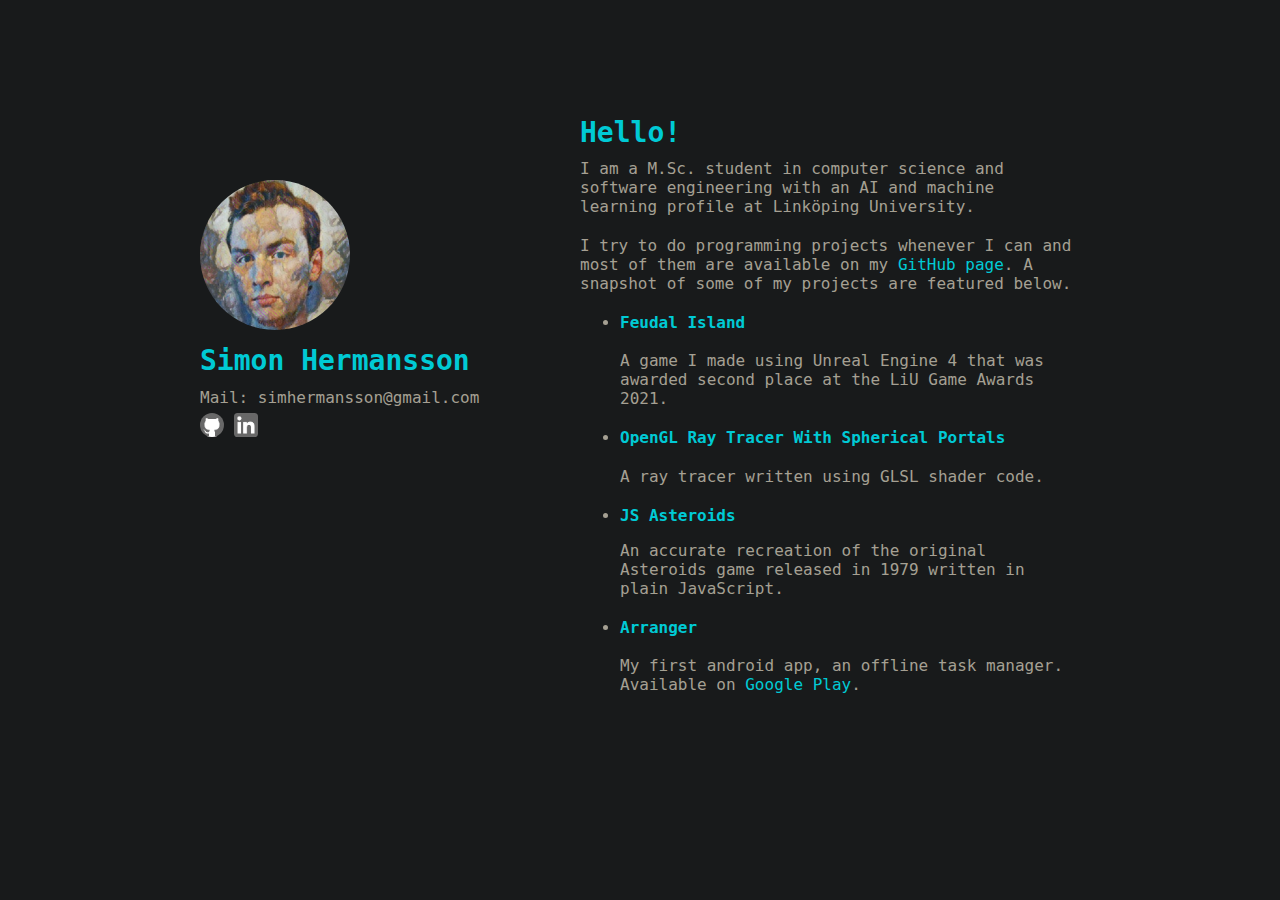
==== index.html @ b3f5ccd6 "Updated text, changed colors and a margin." ====
<!doctype html>
<html lang="en-us">

<head>
    <meta charset="utf-8">
    <link rel="stylesheet" type="text/css" href="style.css">
    <meta name="viewport" content="width-device-width, initial-scale=1, user-scalable=no">

    <meta property="og:title" content="Simon Hermansson"/>
    <meta property="og:image" content="images/website_preview.png"/>
    <meta property="og:url" content="https://simonhermansson.com"/>
    <meta property="og:image:width" content="699" />
    <meta property="og:image:height" content="481" />
    <meta property="og:type" content="website"/>

    <title>S. Hermansson</title>
</head>

<body>
    <div class="wrapper">
        <header>
            <img class="profile" src="images/profil.jpg" width="150" height="150"/>
            <h1>Simon Hermansson</h1>
            Mail:&nbsp;simhermansson@gmail.com<br>
            <a href="https://github.com/simhermansson" target="_blank">
                <img class="github" src="images/github-32px-inverted.png"/>
            </a>
            <a href="https://linkedin.com/in/simonhermansson" target="_blank">
                <img class="linkedin" src="images/linkedin_inverted.png"/>
            </a>
        </header>

        <section>
            <h2>Hello!</h2>
            <p>I am a M.Sc. student in computer science and software
                engineering with an AI and machine learning profile at Linköping University.</p>

            <p>I try to do programming projects whenever I can and most
                of them are available on my <a href="https://github.com/simhermansson" target="_blank">GitHub page</a>.
                A snapshot of some of my projects are featured below.</p>

            <ul>
                <li>
                    <a href="https://youtu.be/6FtfKS-KZbE" target="_blank">
                        <p><b>Feudal Island</b></p>
                    </a>
                    <p>A game I made using Unreal Engine 4 that was awarded second place
		    	at the LiU Game Awards 2021.</p>
                </li>

                <li>
                    <a href="https://youtu.be/1MTVZe58-TM" target="_blank">
                        <p><b>OpenGL Ray Tracer With Spherical Portals</b></p>
                    </a>
                    <p>A ray tracer written using GLSL shader code.</p>
                </li>

                <li>
                    <a href="asteroids.html" target="_blank">
                        <h3><b>JS Asteroids</b></h3>
                    </a>
                    <p>An accurate recreation of the original Asteroids game released in 1979
                        written in plain JavaScript.</p>
                </li>
				
		<li>
                    <a href="https://github.com/simhermansson/Arranger" target="_blank">
                        <p><b>Arranger</b></p>
                    </a>
                    <p>My first android app, an offline task manager. Available on
                        <a href="https://play.google.com/store/apps/details?id=com.arrangerapp.arranger" target="_blank">Google Play</a>.
                    </p>
                </li>
            </ul>
        </section>
    </div>
</body>

</html>
---- style.css ----
body {
    padding:50px;
    font-family: Bitstream Vera Sans Mono, monospace, sans-serif;
    color:#A5A093;
    font-weight:300;
    background: #181A1B;
}

h1, h2, a, a:link, a:visited {
    font-family: Bitstream Vera Sans Mono, monospace, sans-serif;
    color:#00cad5;
    margin:10px 0 10px;
    line-height:1.1;
}

h1, h2 {
    font-size:1.75em;
}

p, ul {
    margin:0 0 20px;
}

p, h3 {
    font-size:1em;
    font-weight:normal;
}

a {
    text-decoration:none;
}

img {
    max-width:100%;
}

.profile, .github {
    border-radius:50%;
}

.github, .linkedin {
    height:24px;
    width:24px;
    box-sizing:border-box;
    margin-top:4px;
    background:#686868;
    transition: background 0.3s;
}

.linkedin {
    border-radius:15%;
}

.github:hover, .linkedin:hover {
    background:#00cad5;
}

header {
    width:280px;
    float:left;
    position:absolute;
    top:20%;
	line-height:22px;
}

section {
    width:500px;
    float:right;
    padding-top:50px;
    padding-bottom:50px;
}

.wrapper {
    width:880px;
    margin:0 auto;
	overflow:auto;
}

@media print, screen and (max-width:960px) {
    div.wrapper {
        width:auto;
        margin:0;
    }

    header, section {
        float:none;
        position:static;
        width:auto;
    }

    header {
        padding-right:320px;
    }

    section {
        border-width:1px 0;
        padding:20px 0;
        margin:0 0 20px;
    }
}

@media print, screen and (max-width:720px) {
    body {
        word-wrap:break-word;
    }

    header {
        padding:0;
    }
}

@media print, screen and (max-width:480px) {
    body {
        padding:15px;
    }
}

@media print {
    body {
        padding:0.4in;
        font-size:1em;
        color:#444;
    }
}
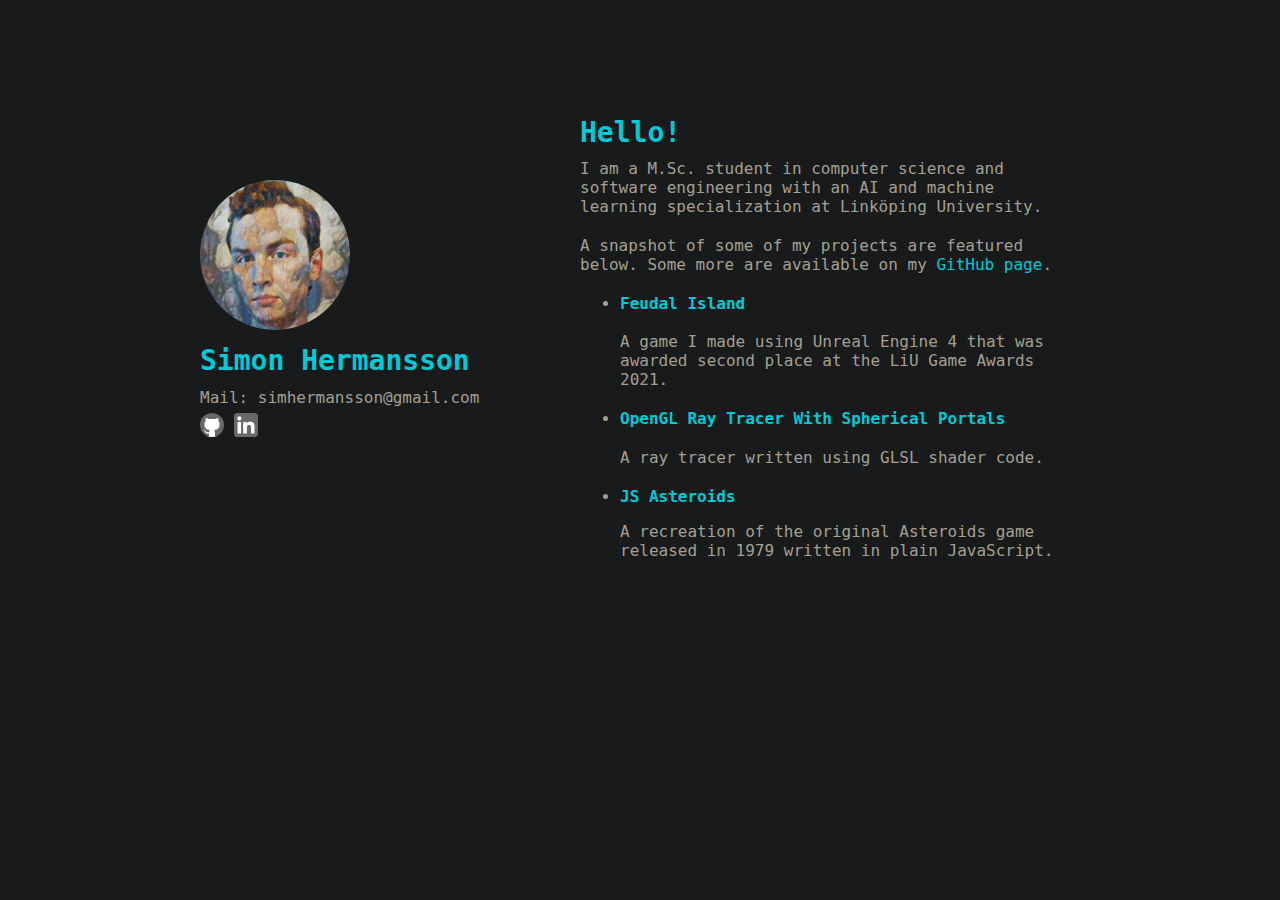
==== commit 228aa60a: "Updated website" ====
--- a/index.html
+++ b/index.html
@@ -9,8 +9,8 @@
     <meta property="og:title" content="Simon Hermansson"/>
     <meta property="og:image" content="images/website_preview.png"/>
     <meta property="og:url" content="https://simonhermansson.com"/>
-    <meta property="og:image:width" content="699" />
-    <meta property="og:image:height" content="481" />
+    <meta property="og:image:width" content="974" />
+    <meta property="og:image:height" content="600" />
     <meta property="og:type" content="website"/>
 
     <title>S. Hermansson</title>
@@ -33,11 +33,9 @@
         <section>
             <h2>Hello!</h2>
             <p>I am a M.Sc. student in computer science and software
-                engineering with an AI and machine learning profile at Linköping University.</p>
+                engineering with an AI and machine learning specialization at Linköping University.</p>
 
-            <p>I try to do programming projects whenever I can and most
-                of them are available on my <a href="https://github.com/simhermansson" target="_blank">GitHub page</a>.
-                A snapshot of some of my projects are featured below.</p>
+            <p>A snapshot of some of my projects are featured below. Some more are available on my <a href="https://github.com/simhermansson" target="_blank">GitHub page</a>.</p>
 
             <ul>
                 <li>
@@ -59,17 +57,8 @@
                     <a href="asteroids.html" target="_blank">
                         <h3><b>JS Asteroids</b></h3>
                     </a>
-                    <p>An accurate recreation of the original Asteroids game released in 1979
+                    <p>A recreation of the original Asteroids game released in 1979
                         written in plain JavaScript.</p>
-                </li>
-				
-		<li>
-                    <a href="https://github.com/simhermansson/Arranger" target="_blank">
-                        <p><b>Arranger</b></p>
-                    </a>
-                    <p>My first android app, an offline task manager. Available on
-                        <a href="https://play.google.com/store/apps/details?id=com.arrangerapp.arranger" target="_blank">Google Play</a>.
-                    </p>
                 </li>
             </ul>
         </section>
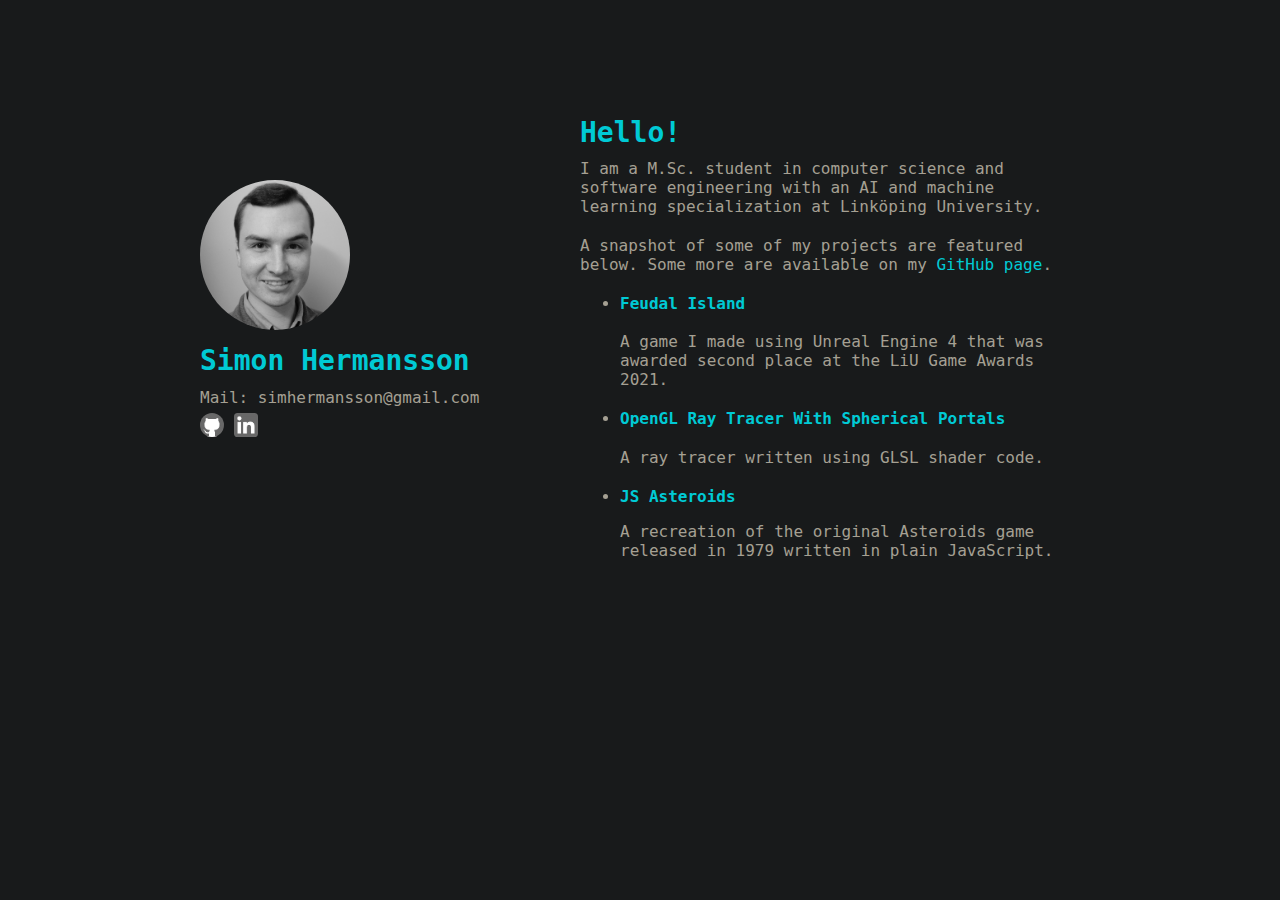
==== commit 03acfa63: "Changed profile picture." ====
--- a/index.html
+++ b/index.html
@@ -19,7 +19,7 @@
 <body>
     <div class="wrapper">
         <header>
-            <img class="profile" src="images/profil.jpg" width="150" height="150"/>
+            <img class="profile" src="images/profil_linkedin_sepia.jpg" width="150" height="150"/>
             <h1>Simon Hermansson</h1>
             Mail:&nbsp;simhermansson@gmail.com<br>
             <a href="https://github.com/simhermansson" target="_blank">
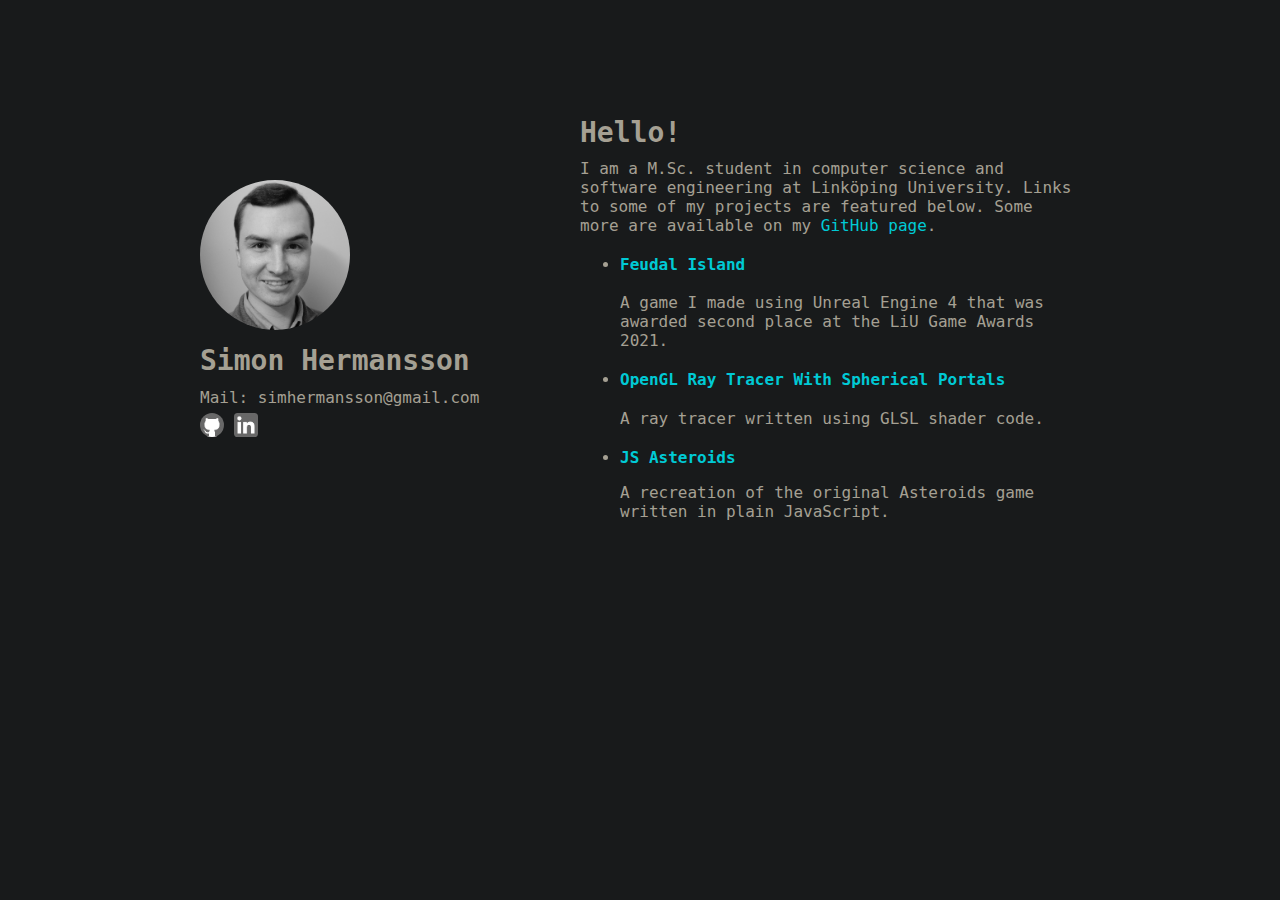
==== commit 3d66e9d6: "Updated text." ====
--- a/index.html
+++ b/index.html
@@ -32,10 +32,8 @@
 
         <section>
             <h2>Hello!</h2>
-            <p>I am a M.Sc. student in computer science and software
-                engineering with an AI and machine learning specialization at Linköping University.</p>
-
-            <p>A snapshot of some of my projects are featured below. Some more are available on my <a href="https://github.com/simhermansson" target="_blank">GitHub page</a>.</p>
+            <p>I am a M.Sc. student in computer science and software engineering at Linköping University.
+	    Links to some of my projects are featured below. Some more are available on my <a href="https://github.com/simhermansson" target="_blank">GitHub page</a>.</p>
 
             <ul>
                 <li>
@@ -57,8 +55,7 @@
                     <a href="asteroids.html" target="_blank">
                         <h3><b>JS Asteroids</b></h3>
                     </a>
-                    <p>A recreation of the original Asteroids game released in 1979
-                        written in plain JavaScript.</p>
+                    <p>A recreation of the original Asteroids game written in plain JavaScript.</p>
                 </li>
             </ul>
         </section>
--- a/style.css
+++ b/style.css
@@ -6,7 +6,13 @@
     background: #181A1B;
 }
 
-h1, h2, a, a:link, a:visited {
+h1, h2{
+    font-family: Bitstream Vera Sans Mono, monospace, sans-serif;
+    margin:10px 0 10px;
+    line-height:1.1;
+}
+
+a, a:link, a:visited {
     font-family: Bitstream Vera Sans Mono, monospace, sans-serif;
     color:#00cad5;
     margin:10px 0 10px;
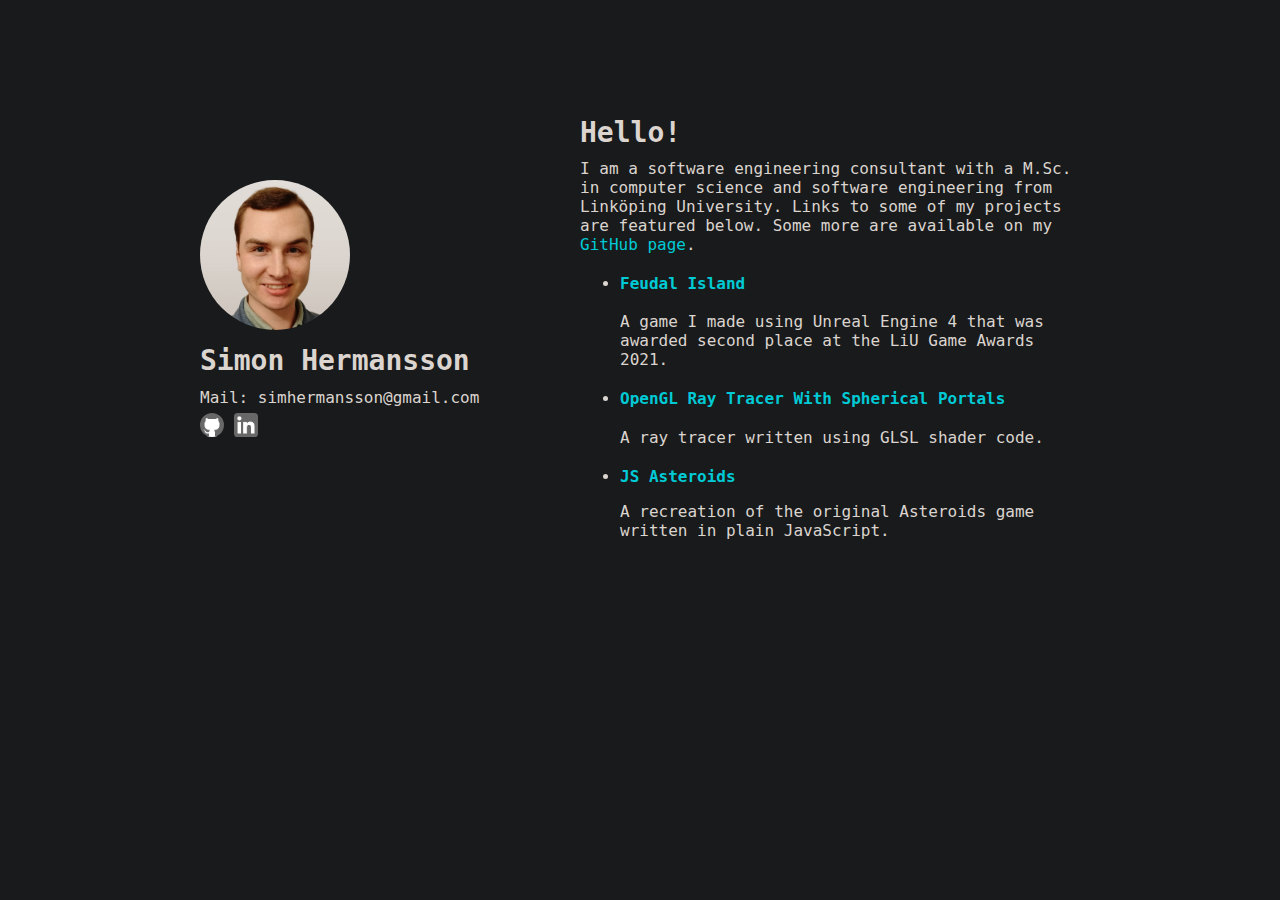
==== commit 780c2de3: "Update image and text" ====
--- a/index.html
+++ b/index.html
@@ -19,7 +19,7 @@
 <body>
     <div class="wrapper">
         <header>
-            <img class="profile" src="images/profil_linkedin_sepia.jpg" width="150" height="150"/>
+            <img class="profile" src="images/profil.png" width="150" height="150"/>
             <h1>Simon Hermansson</h1>
             Mail:&nbsp;simhermansson@gmail.com<br>
             <a href="https://github.com/simhermansson" target="_blank">
@@ -32,7 +32,7 @@
 
         <section>
             <h2>Hello!</h2>
-            <p>I am a M.Sc. student in computer science and software engineering at Linköping University.
+            <p>I am a software engineering consultant with a M.Sc. in computer science and software engineering from Linköping University.
 	    Links to some of my projects are featured below. Some more are available on my <a href="https://github.com/simhermansson" target="_blank">GitHub page</a>.</p>
 
             <ul>
--- a/style.css
+++ b/style.css
@@ -1,7 +1,7 @@
 body {
     padding:50px;
     font-family: Bitstream Vera Sans Mono, monospace, sans-serif;
-    color:#A5A093;
+    color:#DBD4CF;
     font-weight:300;
     background: #181A1B;
 }
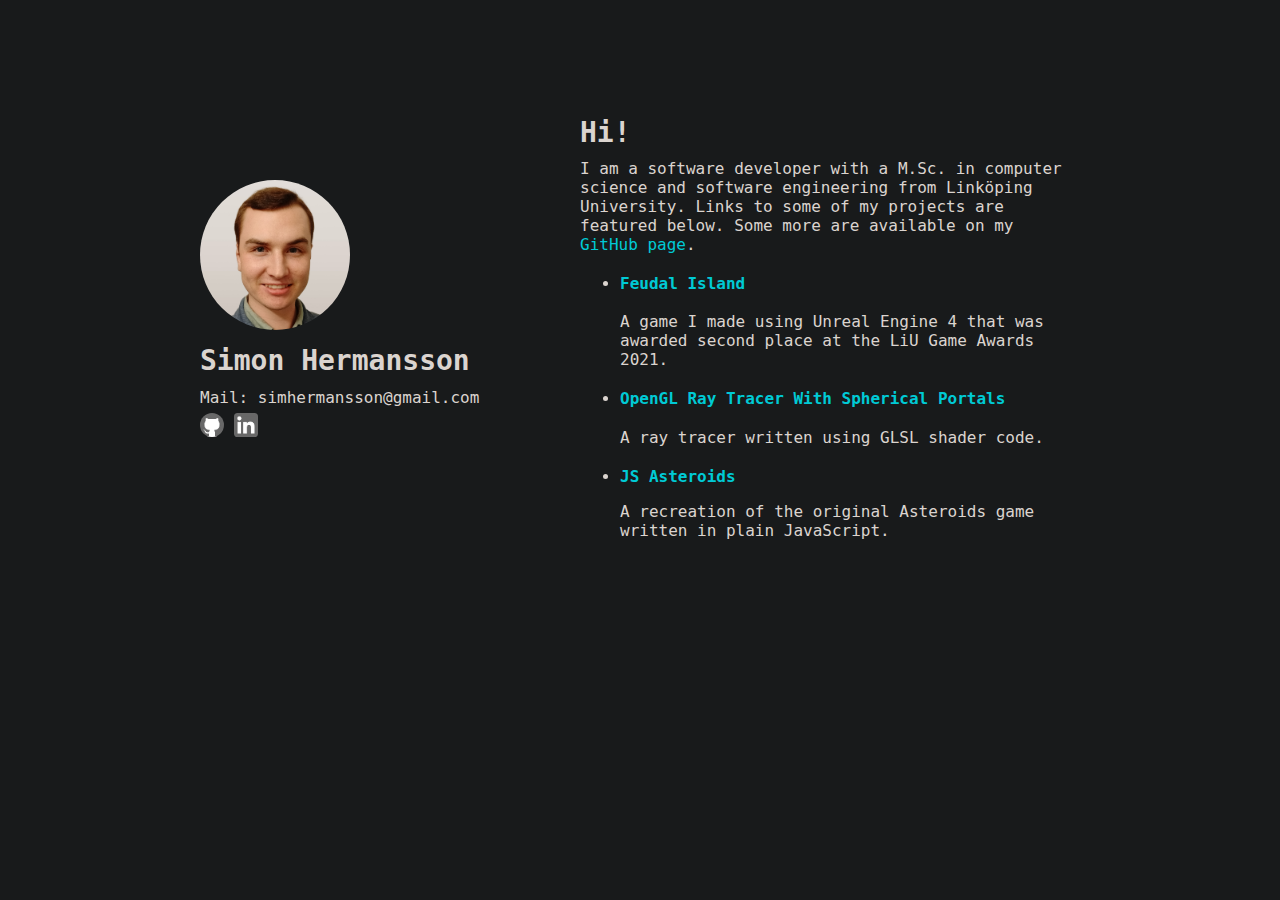
==== commit 9b0de733: "Update text" ====
--- a/index.html
+++ b/index.html
@@ -31,8 +31,8 @@
         </header>
 
         <section>
-            <h2>Hello!</h2>
-            <p>I am a software engineering consultant with a M.Sc. in computer science and software engineering from Linköping University.
+            <h2>Hi!</h2>
+            <p>I am a software developer with a M.Sc. in computer science and software engineering from Linköping University.
 	    Links to some of my projects are featured below. Some more are available on my <a href="https://github.com/simhermansson" target="_blank">GitHub page</a>.</p>
 
             <ul>
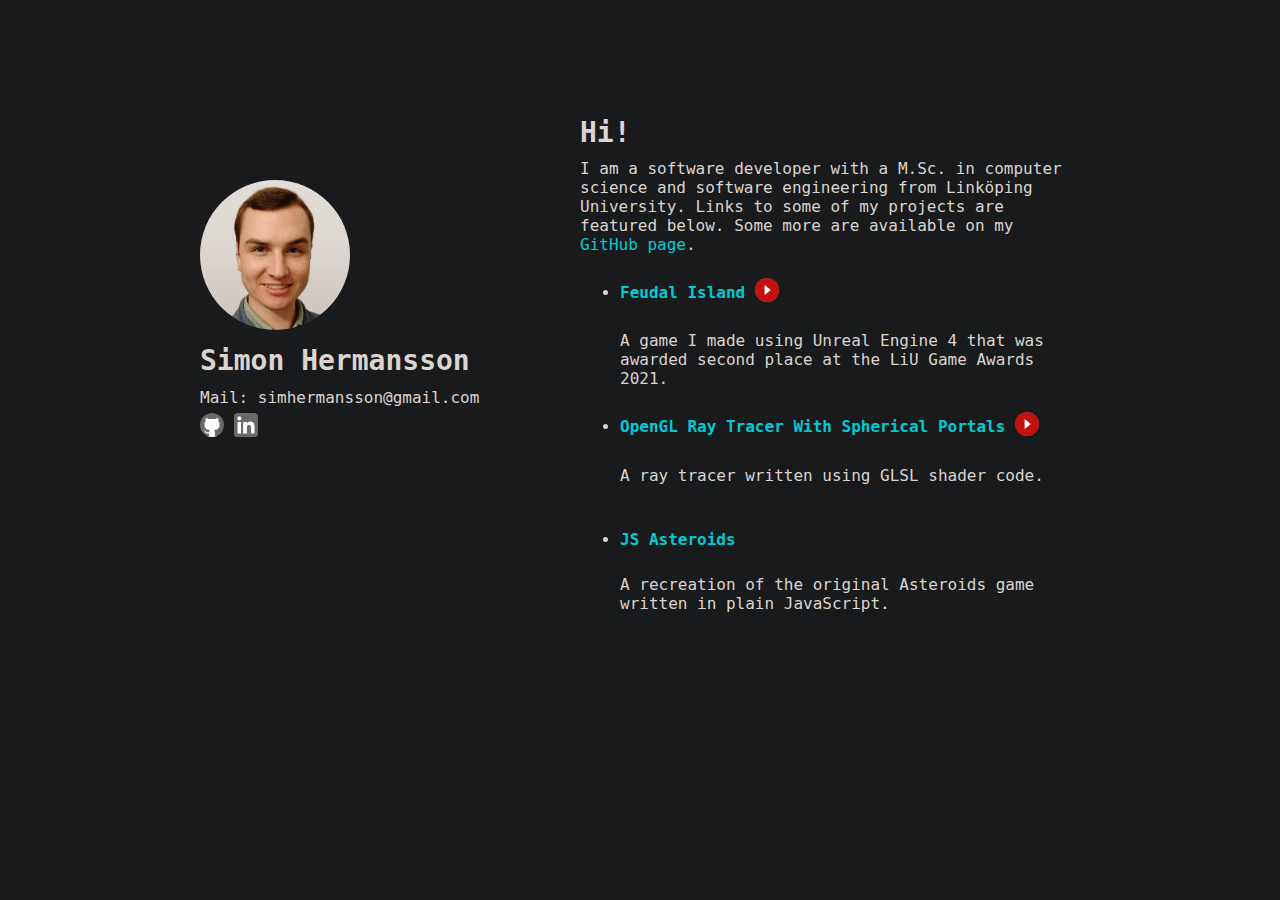
==== commit 9a7f9719: "Add youtube icons" ====
--- a/index.html
+++ b/index.html
@@ -37,24 +37,32 @@
 
             <ul>
                 <li>
-                    <a href="https://youtu.be/6FtfKS-KZbE" target="_blank">
-                        <p><b>Feudal Island</b></p>
-                    </a>
+		    <div class="project-item">
+                        <a href="https://youtu.be/6FtfKS-KZbE" target="_blank">
+			    <p><b>Feudal Island</b></p>
+                        </a>
+			<img class="youtube" src="images/youtube.png"/>
+		    </div>
                     <p>A game I made using Unreal Engine 4 that was awarded second place
-		    	at the LiU Game Awards 2021.</p>
+		       at the LiU Game Awards 2021.</p>
                 </li>
 
                 <li>
-                    <a href="https://youtu.be/1MTVZe58-TM" target="_blank">
-                        <p><b>OpenGL Ray Tracer With Spherical Portals</b></p>
-                    </a>
+		    <div class="project-item">
+                        <a href="https://youtu.be/1MTVZe58-TM" target="_blank">
+                            <p><b>OpenGL Ray Tracer With Spherical Portals</b></p>
+                        </a>
+			<img class="youtube" src="images/youtube.png"/>
+		    </div>
                     <p>A ray tracer written using GLSL shader code.</p>
                 </li>
 
                 <li>
-                    <a href="asteroids.html" target="_blank">
-                        <h3><b>JS Asteroids</b></h3>
-                    </a>
+		    <div class="project-item">
+                        <a href="asteroids.html" target="_blank">
+                            <h3><b>JS Asteroids</b></h3>
+                        </a>
+		    </div>
                     <p>A recreation of the original Asteroids game written in plain JavaScript.</p>
                 </li>
             </ul>
--- a/style.css
+++ b/style.css
@@ -40,16 +40,26 @@
     max-width:100%;
 }
 
-.profile, .github {
+.project-item {
+    display: flex;
+    vertical-align: middle;
+}
+
+.project-item img {
+    margin-left: 10px;
+}
+
+.profile, .github, .youtube {
     border-radius:50%;
 }
 
-.github, .linkedin {
+.github, .linkedin, .youtube {
     height:24px;
     width:24px;
     box-sizing:border-box;
     margin-top:4px;
     background:#686868;
+    filter: grayscale(0.3);
     transition: background 0.3s;
 }
 
